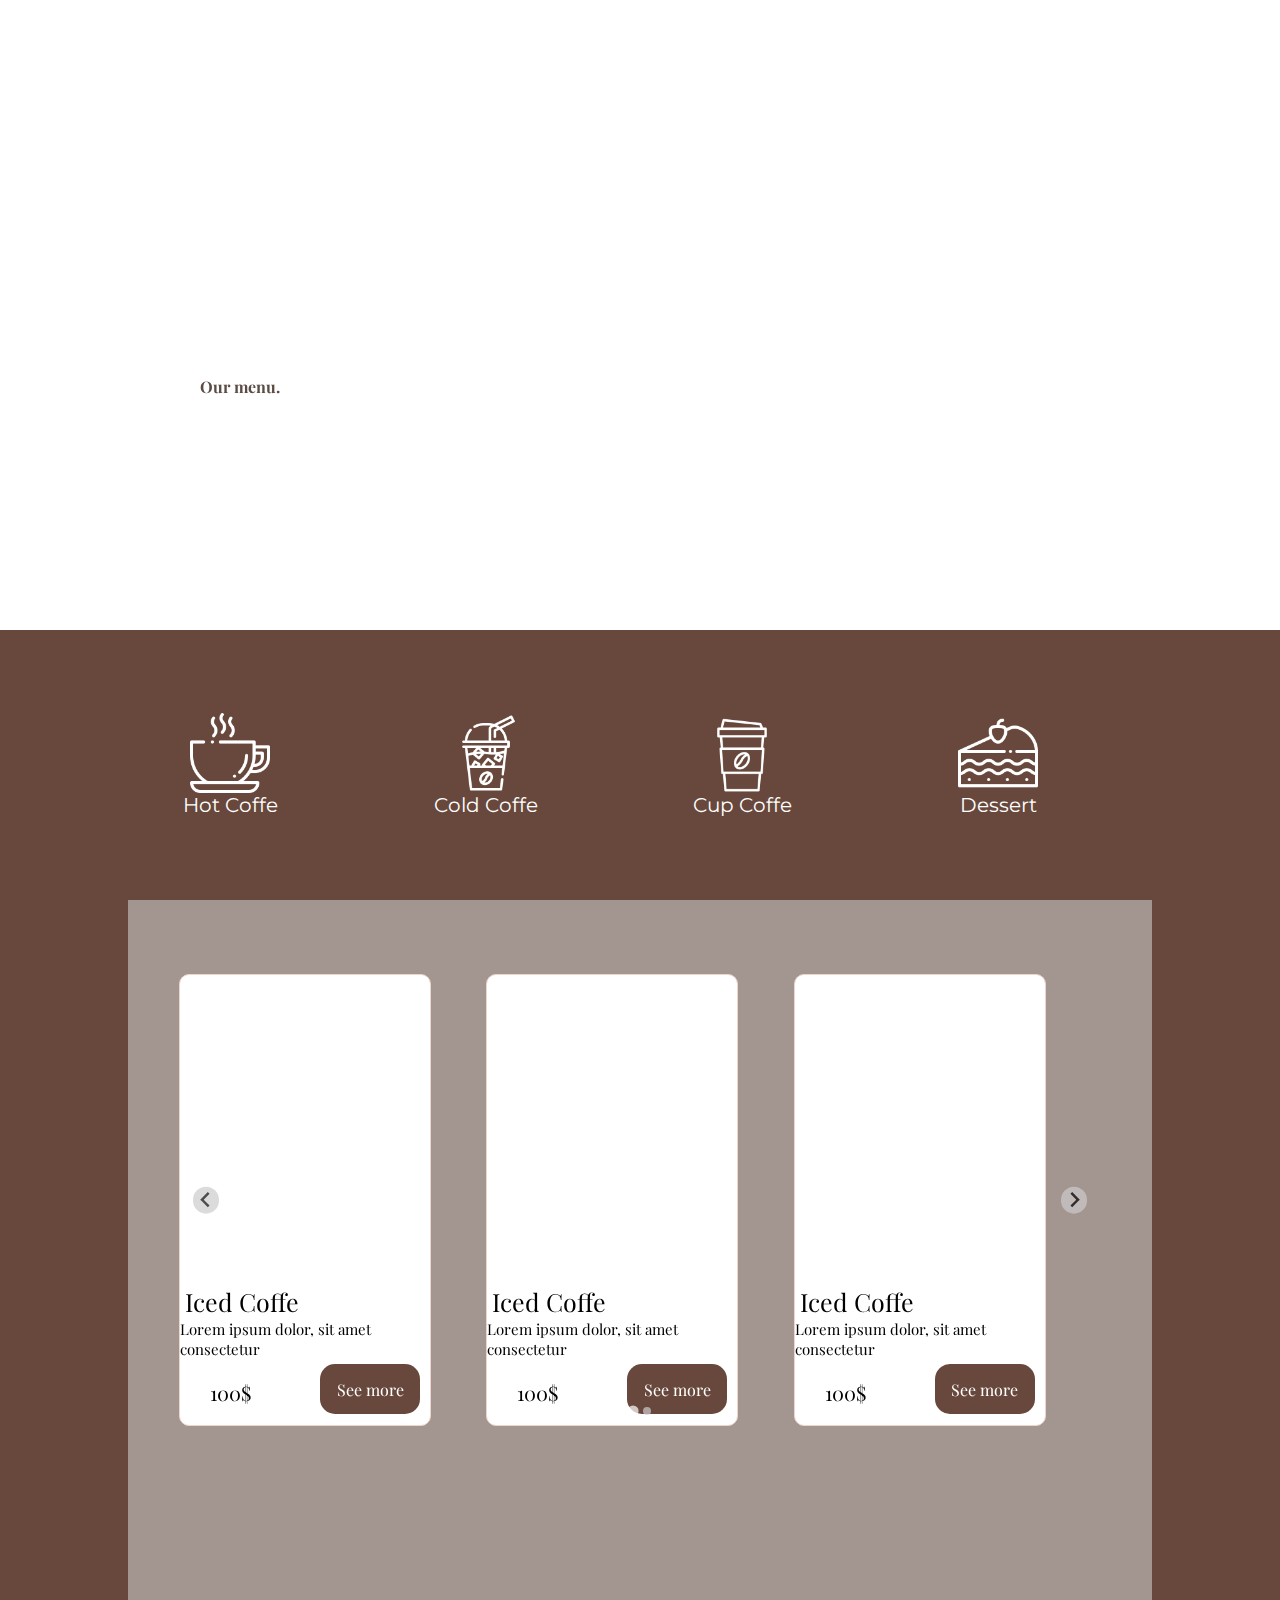
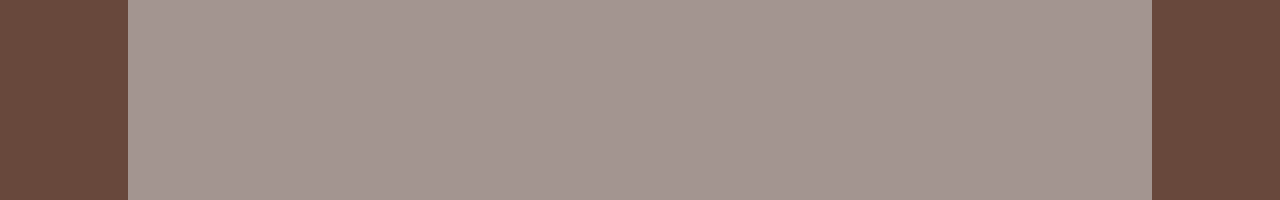
==== index.html @ 8401fc72 "Initial commit" ====
<!DOCTYPE html>
<html lang="pt-br">

<head>
    <meta charset="UTF-8">
    <meta name="viewport" content="width=device-width, initial-scale=1.0">
    <link rel="preconnect" href="https://fonts.googleapis.com">
    <link rel="preconnect" href="https://fonts.gstatic.com" crossorigin>
    <link href="https://fonts.googleapis.com/css2?family=Playfair+Display:ital,wght@0,400..900;1,400..900&display=swap"
        rel="stylesheet">
    <link rel="preconnect" href="https://fonts.googleapis.com">
    <link rel="preconnect" href="https://fonts.gstatic.com" crossorigin>
    <link href="https://fonts.googleapis.com/css2?family=Montserrat:ital,wght@0,100..900;1,100..900&display=swap"
        rel="stylesheet">
    <link rel="stylesheet" href="style.css">
    <link rel="stylesheet" href="/splide/css/splide.min.css">
    <title>Cafeteria</title>
</head>

<body>
    <header>
        <div id="logo">
            <p>COFFE</p>
        </div>
        <div id="topnavCenter">
            <ul id="itensTopnav">
                <li><a href="">HOME</a></li>
                <li><a href="">COFFE</a></li>
                <li><a href="">BAKERY</a></li>
                <li><a href="">SHOP</a></li>
                <li><a href="">ABOUT</a></li>
            </ul>
        </div>
        <div id="busca">
        </div>
    </header>
    <section id="sec-1">
        <div id="center">
            <div id="texts-sec1">
                <h4 id="h4">Welcome!</h4>
                <h3 id="h3">We serve the best coffee in the whole city</h3>
                <div id="div-botao">
                    <a href="">
                        <div><b>Our menu.</b></div>
                    </a>
                </div>
            </div>
        </div>
    </section>
    <section id="sec1-part2">
        <div>

            <div>
                <img src="/imagens/coffee-cup.png" alt="" height="80px" width="80px">
                <p>Hot Coffe</p>
            </div>

            <div>
                <img src="/imagens/cold-coffee.png" alt="" height="80px" width="80px">
                <p>Cold Coffe</p>
            </div>

            <div>
                <img src="/imagens/cup.png" alt="" height="80px" width="80px">
                <p>Cup Coffe</p>
            </div>

            <div>
                <img src="/imagens/dessert.png" alt="" height="80px" width="80px">
                <p>Dessert</p>
            </div>



        </div>
    </section>

    </div>
    </section>
    <section id="sec-2">

        <div id="center-sec2">
            <div class="produtos-Carrosel">

                <section class="splide" aria-label="Splide Basic HTML Example">
                    <div class="splide__track">
                        <ul class="splide__list">
                            <li class="splide__slide">
                                <div class="itemShop">
                                    <div class="imgs-shop"></div>
                                    <p class="title-shop">Iced Coffe</p> <br>
                                    <p class="subtitle-shop">Lorem ipsum dolor, sit amet consectetur</p>
                                    <div class="region-button-shop">
                                        <p>100$</p>
                                        <a href="">
                                            <div class="button-shop">
                                                See more
                                            </div>
                                        </div>
                                    </a>
                                </div>
                            </li>
                            <li class="splide__slide">
                                <div class="itemShop">
                                    <div class="imgs-shop"></div>
                                    <p class="title-shop">Iced Coffe</p> <br>
                                    <p class="subtitle-shop">Lorem ipsum dolor, sit amet consectetur</p>
                                    <div class="region-button-shop">
                                        <p>100$</p>
                                        <a href="">
                                            <div class="button-shop">
                                                See more
                                            </div>
                                        </div>
                                    </a>
                                </div>
                            </li>
                            <li class="splide__slide">
                                <div class="itemShop">
                                    <div class="imgs-shop"></div>
                                    <p class="title-shop">Iced Coffe</p> <br>
                                    <p class="subtitle-shop">Lorem ipsum dolor, sit amet consectetur</p>
                                    <div class="region-button-shop">
                                        <p>100$</p>
                                        <a href="">
                                            <div class="button-shop">
                                                See more
                                            </div>
                                        </div>
                                    </a>
                                </div>
                            </li>
                            <li class="splide__slide">
                                <div class="itemShop">
                                    <div class="imgs-shop"></div>
                                    <p class="title-shop">Iced Coffe</p> <br>
                                    <p class="subtitle-shop">Lorem ipsum dolor, sit amet consectetur</p>
                                    <div class="region-button-shop">
                                        <p>100$</p>
                                        <a href="">
                                            <div class="button-shop">
                                                See more
                                            </div>
                                        </div>
                                    </a>
                                </div>
                            </li>
                            <li class="splide__slide">
                                <div class="itemShop">
                                    <div class="imgs-shop"></div>
                                    <p class="title-shop">Iced Coffe</p> <br>
                                    <p class="subtitle-shop">Lorem ipsum dolor, sit amet consectetur</p>
                                    <div class="region-button-shop">
                                        <p>100$</p>
                                        <a href="">
                                            <div class="button-shop">
                                                See more
                                            </div>
                                        </div>
                                    </a>
                                </div>
                            </li>
                            <li class="splide__slide">
                                <div class="itemShop">
                                    <div class="imgs-shop"></div>
                                    <p class="title-shop">Iced Coffe</p> <br>
                                    <p class="subtitle-shop">Lorem ipsum dolor, sit amet consectetur</p>
                                    <div class="region-button-shop">
                                        <p>100$</p>
                                        <a href="">
                                            <div class="button-shop">
                                                See more
                                            </div>
                                        </div>
                                    </a>
                                </div>
                            </li>
                        
                    </div>
                </section>
            </div>


        </div>

        <script src="/splide/js/splide.min.js"></script>
        <script src="script.js"></script>

</body>

</html>
---- style.css ----
* {
    margin: 0;
    padding: 0;
    border: 0;
}

header {
    position: fixed;
    height: 100px;
    width: 100%;
    z-index: 1;
    display: flex;
}

#sec-1 {
    height: 70dvh;
    width: 100%;
    background-position: 20%;
    background-size: 200%;
    background-image: url(/imagens/barista-making-classic-cappuccino.jpg);
    filter: grayscale(0.5);

}


#logo {
    font-family: "Playfair Display", serif;
    font-optical-sizing: auto;
    color: white;
    width: 10%;
    height: 100%;
    display: flex;
    margin-left: 20px;
    justify-content: center;
    align-items: center;
    font-size: 30px;
}

#topnavCenter {
    width: 80%;
}

#busca {
    width: 10%;
    height: 100%;
}





#sec1-part2 div div p {
    font-size: 20px;
    text-align: center;
}


#itensTopnav {
    display: flex;
    width: 100%;
    height: 100%;
    list-style: none;
    justify-content: center;
    align-items: center;
    font-family: "Playfair Display", serif;
    font-optical-sizing: auto;
    color: white;
}

#itensTopnav li {
    padding: 50px;
}

#itensTopnav li a {
    color: white;
}

a {
    text-decoration: none;
}

#center {
    height: 100%;
    display: flex;
    justify-content: center;
    align-items: center;
    flex-direction: column;

}

#texts-sec1 {
    flex-direction: column;
    font-family: "Playfair Display", serif;
    font-optical-sizing: auto;
    color: white;
}

h3 {
    font-size: 4vw;
}

h4 {
    font-size: 2vw;

}

#sec1-part2 {
    height: 30dvh;
    width: 100%;
    background-color: #68483C;
    display: flex;
    align-items: center;
    justify-content: center;
}

#sec1-part2 div {
    width: 80%;
    height: 100%;
    display: grid;
    justify-content: center;
    align-items: center;
    grid-template-columns: 1fr 1fr 1fr 1fr;
    color: white;
    font-family: "Montserrat", sans-serif;
    font-optical-sizing: auto;
    font-size: 15px;
}

#sec1-part2 div div {
    display: flex;
    align-items: center;
    justify-content: center;
    flex-direction: column;
}

#div-botao {
    height: 10px;
}

#div-botao div {
    height: 50px;
    display: flex;
    justify-content: center;
    align-items: center;
    border-radius: 30px;
    width: 150px;
    background-color: white;
    color: #68483C;
    transition: 400ms;
}

#div-botao div:hover {
    transform: scale(1.1);
    transition: 400ms;
}


#sec-2 {
    background-color: #68483C;
    height: 100dvh;
    width: 100%;
    display: flex;
    justify-content: center;
}

#center-sec2 {
    background-color: #a39590;
    width: 80%;
    height: 100dvh;
}

.swiper {
    width: 100%;
    height: 500px;
}

.itemShop {
    height: 450px;
    font-family: "Playfair Display", serif;

    width: 250px;
    border-radius: 10px;
    background-color: white;
    border: 1px solid #ebd5cd;
}

#sec-3 {
    height: 100dvh;
    width: 100%;
    background-color: black;
}

.imgs-shop {
    width: 250px;
    border-top-left-radius: 10px;
    border-top-right-radius: 10px;
    height: 300px;
    background-image: url(https://frostingandfettuccine.com/wp-content/uploads/2022/12/Caramel-Iced-Coffee-6.jpg);
    background-position: center;
    background-size: cover;
}

.title-shop {
    margin-top: 10px;
    margin-left: 5px;
    font-size: 25px;
}

.subtitle-shop {
    width: 100%;
    font-size: 15px;
    margin-top: -20px;
}
.dadShop{
    display: flex;
    justify-content: center;
    flex-direction: row;
    gap: 20px;
    height: 100%;
    width: 100%;
}

.swiper-button-prev::after{
    color: black;
}

.region-button-shop{
    position: relative;
    height: 15%;
    width: 100%;

}
.region-button-shop p{
    position: absolute;
    left: 30px;
    font-size: 20px;
    top: 20px;
}
.button-shop{
    position: absolute;
    right: 0;
    top: -15px;
    width: 100px;
    display: flex;
    align-items: center;
    justify-content: center;
    height: 50px;
    border-radius: 15px;
    color: white ;
    margin-right: 10px;
    margin-top: 20px;
    background-color: #68483C;
}
.splide{    
    margin-top: 100px;
    width: 90%;
}
.produtos-Carrosel{
    height: 500px;
    display: flex;
    align-items: center;
    justify-content: center;
}

@media screen and (max-width: 480px) {
    #sec-1 {

        background-position: 20%;
        background-size: cover;
    }

    #h4 {
        font-size: 6vw;
    }

    #h3 {
        font-size: 9vw;

    }

    #center {
        width: 80%;
        margin-left: 50px;
    }

    #sec1-part2 div div p {
        font-size: 15px;
        text-align: center;
    }
    .itemShop {
        height: 332px;
        width: 166px;
        border-radius: 10px;
        background-color: white;
    }
    .imgs-shop {
        width: 166px;
        height: 200px;
    }
    #center-sec2{
        width: 100%;
    }
    .button-shop{
        width: 50px;
    }
    .title-shop {
        margin-top: 10px;
        margin-left: 5px;
        font-size: 12,5px;
    }
    
    .subtitle-shop {
        margin-top: -15px;

        width: 100%;
        font-size: 10px;
    }
}
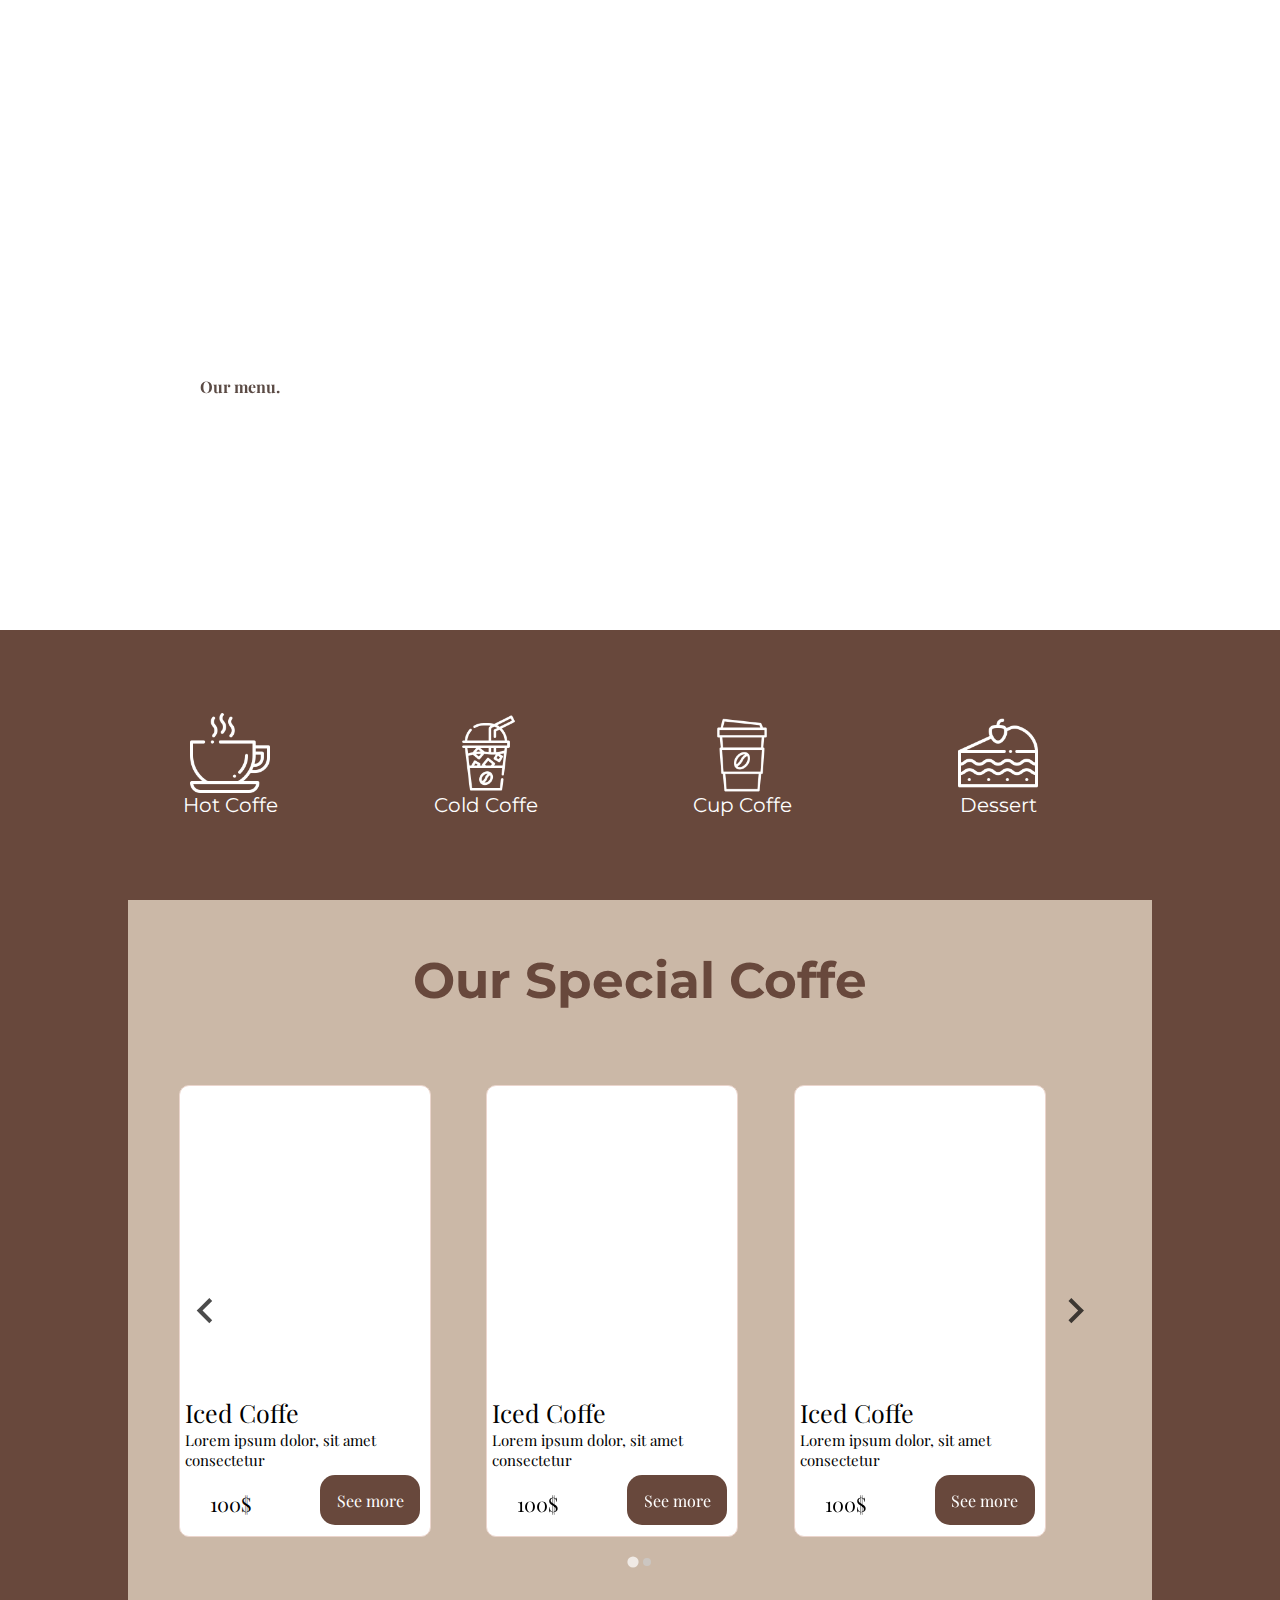
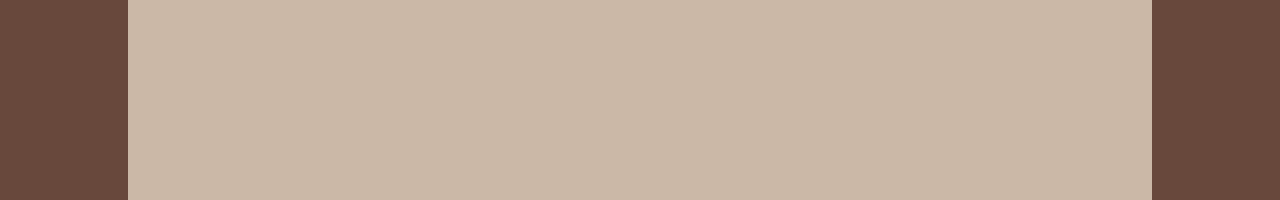
==== commit d063fff0: "ap2" ====
--- a/index.html
+++ b/index.html
@@ -80,6 +80,7 @@
     <section id="sec-2">
 
         <div id="center-sec2">
+            <h1>Our Special Coffe</h1>
             <div class="produtos-Carrosel">
 
                 <section class="splide" aria-label="Splide Basic HTML Example">
--- a/style.css
+++ b/style.css
@@ -164,7 +164,7 @@
 }
 
 #center-sec2 {
-    background-color: #a39590;
+    background-color: #CBB8A7;
     width: 80%;
     height: 100dvh;
 }
@@ -210,6 +210,7 @@
     width: 100%;
     font-size: 15px;
     margin-top: -20px;
+    margin-left: 5px;
 }
 .dadShop{
     display: flex;
@@ -261,8 +262,17 @@
     align-items: center;
     justify-content: center;
 }
-
-@media screen and (max-width: 480px) {
+.splide__pagination .splide__pagination--ltr{
+    margin-top: 300px;
+}
+h1{
+    text-align: center;
+    font-size: 50px;
+    font-family: "Montserrat", sans-serif;
+    color: #68483C;
+    margin-top: 50px;
+}
+@media screen and (max-width: 550px) {
     #sec-1 {
 
         background-position: 20%;
@@ -315,4 +325,80 @@
         width: 100%;
         font-size: 10px;
     }
+}
+@media screen and (max-width: 1070px){
+    .itemShop {
+        height: 390px;
+        width: 220px;
+        border-radius: 10px;
+        background-color: white;
+    }
+    .imgs-shop {
+        width: 100%;
+        height: 240px;
+    }
+    #center-sec2{
+        width: 100%;
+    }
+
+    .title-shop {
+        margin-top: 10px;
+        margin-left: 5px;
+        font-size: 12,5px;
+    }
+    
+    .subtitle-shop {
+        margin-top: -15px;
+
+        width: 100%;
+        font-size: 10px;
+    }
+
+}
+@media screen and (max-width: 768px){
+
+    .itemShop {
+        height: 265px;
+        width: 150px;
+        border-radius: 10px;
+        background-color: white;
+    }
+    .imgs-shop {
+        width: 100%;
+        height: 100px;
+    }
+    #center-sec2{
+        width: 100%;
+    }
+
+    .title-shop {
+        margin-top: 10px;
+        margin-left: 5px;
+    }
+    
+    .subtitle-shop {
+        margin-top: -15px;
+        width: 100%;
+        font-size: 12px;
+    }
+    .button-shop{
+        height:40px ;
+        width: 70px ;
+        top: -0px;
+        font-size: 10px;
+    }
+    .region-button-shop p{
+        position: absolute;
+        left: 10px;
+        font-size: 20px;
+        top: 30px;
+    }
+    .produtos-Carrosel{
+        height: 300px;}
+}
+@media screen and (max-width: 868px){
+    #itensTopnav{
+        position: fixed;
+        right: -2000px;
+    }
 }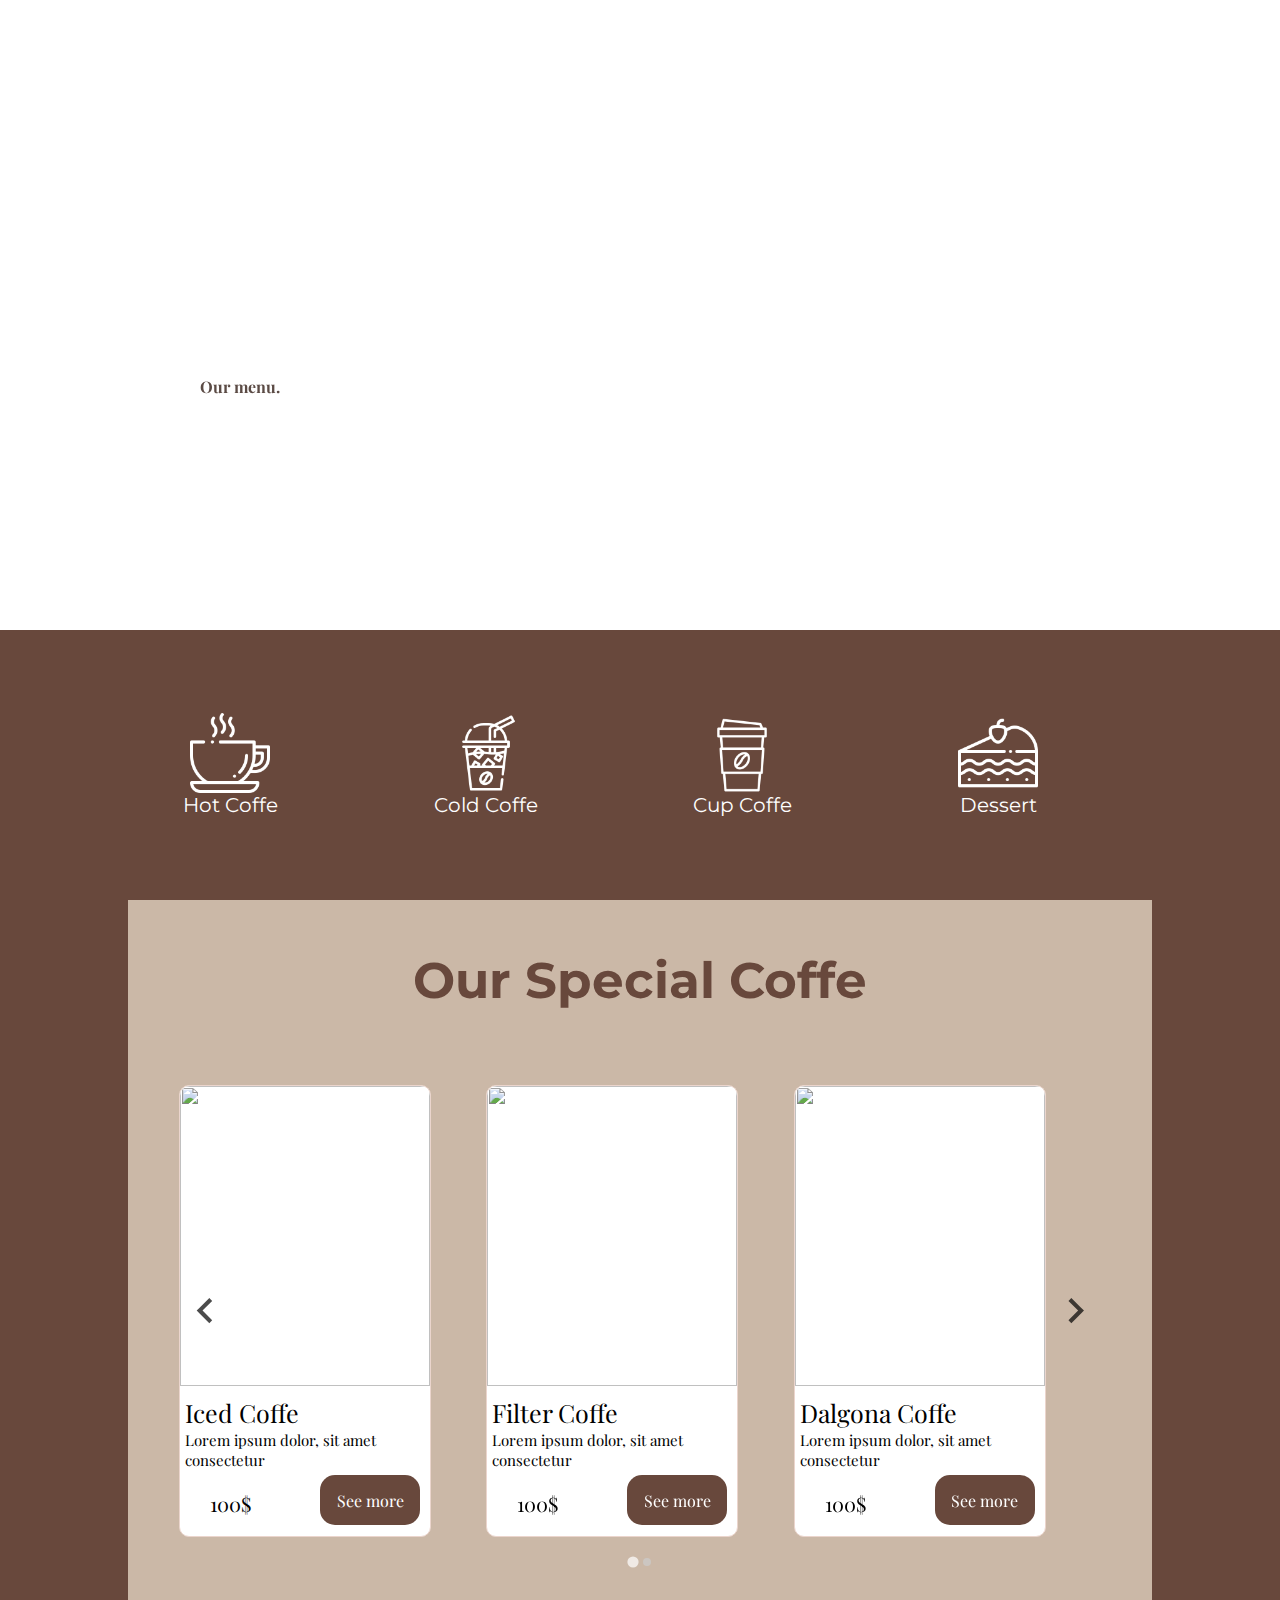
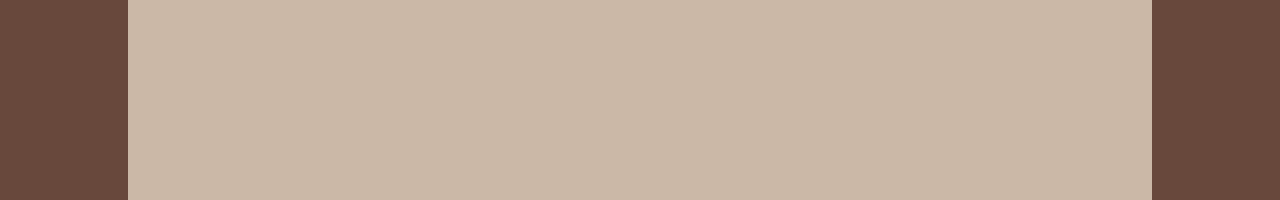
==== commit 2d47b110: "add" ====
--- a/index.html
+++ b/index.html
@@ -34,158 +34,172 @@
         <div id="busca">
         </div>
     </header>
-    <section id="sec-1">
-        <div id="center">
-            <div id="texts-sec1">
-                <h4 id="h4">Welcome!</h4>
-                <h3 id="h3">We serve the best coffee in the whole city</h3>
-                <div id="div-botao">
-                    <a href="">
-                        <div><b>Our menu.</b></div>
-                    </a>
+    <main>
+
+        <section id="sec-1">
+            <div id="center">
+                <div id="texts-sec1">
+                    <h4 id="h4">Welcome!</h4>
+                    <h3 id="h3">We serve the best coffee in the whole city</h3>
+                    <div id="div-botao">
+                        <a href="">
+                            <div><b>Our menu.</b></div>
+                        </a>
+                    </div>
                 </div>
             </div>
-        </div>
-    </section>
-    <section id="sec1-part2">
-        <div>
-
+        </section>
+        <section id="sec1-part2">
             <div>
-                <img src="/imagens/coffee-cup.png" alt="" height="80px" width="80px">
-                <p>Hot Coffe</p>
+
+                <div>
+                    <img src="/imagens/coffee-cup.png" alt="" height="80px" width="80px">
+                    <p>Hot Coffe</p>
+                </div>
+
+                <div>
+                    <img src="/imagens/cold-coffee.png" alt="" height="80px" width="80px">
+                    <p>Cold Coffe</p>
+                </div>
+
+                <div>
+                    <img src="/imagens/cup.png" alt="" height="80px" width="80px">
+                    <p>Cup Coffe</p>
+                </div>
+
+                <div>
+                    <img src="/imagens/dessert.png" alt="" height="80px" width="80px">
+                    <p>Dessert</p>
+                </div>
+
+
+
             </div>
-
-            <div>
-                <img src="/imagens/cold-coffee.png" alt="" height="80px" width="80px">
-                <p>Cold Coffe</p>
+        </section>
+
+        </div>
+        </section>
+        <section id="sec-2">
+
+            <div id="center-sec2">
+                <h1>Our Special Coffe</h1>
+                <div class="produtos-Carrosel">
+
+                    <section class="splide" aria-label="Splide Basic HTML Example">
+                        <div class="splide__track">
+                            <ul class="splide__list">
+                                <li class="splide__slide">
+                                    <div class="itemShop">
+                                        <img class="imgs-shop"
+                                            src="https://frostingandfettuccine.com/wp-content/uploads/2022/12/Caramel-Iced-Coffee-6.jpg"
+                                            alt="">
+                                        <p class="title-shop">Iced Coffe</p> <br>
+                                        <p class="subtitle-shop">Lorem ipsum dolor, sit amet consectetur</p>
+                                        <div class="region-button-shop">
+                                            <p>100$</p>
+                                            <a href="">
+                                                <div class="button-shop">
+                                                    See more
+                                                </div>
+                                        </div>
+                                        </a>
+                                    </div>
+                                </li>
+                                <li class="splide__slide">
+                                    <div class="itemShop">
+                                        <img class="imgs-shop"
+                                            src="https://www.archanaskitchen.com/images/archanaskitchen/0-Archanas-Kitchen-Recipes/2017/23-may/South_Indian_Filter_Coffee_Recipe.jpg"
+                                            alt="">
+                                        <p class="title-shop">Filter Coffe</p> <br>
+                                        <p class="subtitle-shop">Lorem ipsum dolor, sit amet consectetur</p>
+                                        <div class="region-button-shop">
+                                            <p>100$</p>
+                                            <a href="">
+                                                <div class="button-shop">
+                                                    See more
+                                                </div>
+                                        </div>
+                                        </a>
+                                    </div>
+                                </li>
+                                <li class="splide__slide">
+                                    <div class="itemShop">
+                                        <img class="imgs-shop"
+                                            src="https://i.shgcdn.com/91e306a3-46d0-42a1-b1d3-32d96e105101/-/format/auto/-/preview/3000x3000/-/quality/lighter/"
+                                            alt="">
+                                        <p class="title-shop">Dalgona Coffe</p> <br>
+                                        <p class="subtitle-shop">Lorem ipsum dolor, sit amet consectetur</p>
+                                        <div class="region-button-shop">
+                                            <p>100$</p>
+                                            <a href="">
+                                                <div class="button-shop">
+                                                    See more
+                                                </div>
+                                        </div>
+                                        </a>
+                                    </div>
+                                </li>
+                                <li class="splide__slide">
+                                    <div class="itemShop">
+                                        <img class="imgs-shop"
+                                            src="https://img.freepik.com/fotos-gratis/cafe-com-leite-caramelo-com-chocolade-em-cima-da-mesa_140725-4.jpg?t=st=1725906371~exp=1725909971~hmac=e69be146b1e5262647535063bd01291c12745760b02128dfd0d811d5aa8ff1a8&w=740"
+                                            alt="">
+                                        <p class="title-shop">Lungo Coffe</p> <br>
+                                        <p class="subtitle-shop">Lorem ipsum dolor, sit amet consectetur</p>
+                                        <div class="region-button-shop">
+                                            <p>100$</p>
+                                            <a href="">
+                                                <div class="button-shop">
+                                                    See more
+                                                </div>
+                                        </div>
+                                        </a>
+                                    </div>
+                                </li>
+                                <li class="splide__slide">
+                                    <div class="itemShop">
+                                        <img class="imgs-shop"
+                                            src="https://cdn.apartmenttherapy.info/image/upload/f_jpg,q_auto:eco,c_fill,g_auto,w_1500,ar_1:1/k%2Farchive%2F9eada0d203bfb580d801b478edd553465c7afb52"
+                                            alt="">
+                                        <p class="title-shop">Iced Coffe</p> <br>
+                                        <p class="subtitle-shop">Lorem ipsum dolor, sit amet consectetur</p>
+                                        <div class="region-button-shop">
+                                            <p>100$</p>
+                                            <a href="">
+                                                <div class="button-shop">
+                                                    See more
+                                                </div>
+                                        </div>
+                                        </a>
+                                    </div>
+                                </li>
+                                <li class="splide__slide">
+                                    <div class="itemShop">
+                                        <img class="imgs-shop"
+                                            src="https://conscienciacafe.com.br/wp-content/uploads/2023/09/cafe-espresso-maquina-1024x683.jpg"
+                                            alt="">
+                                        <p class="title-shop">Iced Coffe</p> <br>
+                                        <p class="subtitle-shop">Lorem ipsum dolor, sit amet consectetur</p>
+                                        <div class="region-button-shop">
+                                            <p>100$</p>
+                                            <a href="">
+                                                <div class="button-shop">
+                                                    See more
+                                                </div>
+                                        </div>
+                                        </a>
+                                    </div>
+                                </li>
+
+                        </div>
+                    </section>
+                </div>
+
+
             </div>
-
-            <div>
-                <img src="/imagens/cup.png" alt="" height="80px" width="80px">
-                <p>Cup Coffe</p>
-            </div>
-
-            <div>
-                <img src="/imagens/dessert.png" alt="" height="80px" width="80px">
-                <p>Dessert</p>
-            </div>
-
-
-
-        </div>
-    </section>
-
-    </div>
-    </section>
-    <section id="sec-2">
-
-        <div id="center-sec2">
-            <h1>Our Special Coffe</h1>
-            <div class="produtos-Carrosel">
-
-                <section class="splide" aria-label="Splide Basic HTML Example">
-                    <div class="splide__track">
-                        <ul class="splide__list">
-                            <li class="splide__slide">
-                                <div class="itemShop">
-                                    <div class="imgs-shop"></div>
-                                    <p class="title-shop">Iced Coffe</p> <br>
-                                    <p class="subtitle-shop">Lorem ipsum dolor, sit amet consectetur</p>
-                                    <div class="region-button-shop">
-                                        <p>100$</p>
-                                        <a href="">
-                                            <div class="button-shop">
-                                                See more
-                                            </div>
-                                        </div>
-                                    </a>
-                                </div>
-                            </li>
-                            <li class="splide__slide">
-                                <div class="itemShop">
-                                    <div class="imgs-shop"></div>
-                                    <p class="title-shop">Iced Coffe</p> <br>
-                                    <p class="subtitle-shop">Lorem ipsum dolor, sit amet consectetur</p>
-                                    <div class="region-button-shop">
-                                        <p>100$</p>
-                                        <a href="">
-                                            <div class="button-shop">
-                                                See more
-                                            </div>
-                                        </div>
-                                    </a>
-                                </div>
-                            </li>
-                            <li class="splide__slide">
-                                <div class="itemShop">
-                                    <div class="imgs-shop"></div>
-                                    <p class="title-shop">Iced Coffe</p> <br>
-                                    <p class="subtitle-shop">Lorem ipsum dolor, sit amet consectetur</p>
-                                    <div class="region-button-shop">
-                                        <p>100$</p>
-                                        <a href="">
-                                            <div class="button-shop">
-                                                See more
-                                            </div>
-                                        </div>
-                                    </a>
-                                </div>
-                            </li>
-                            <li class="splide__slide">
-                                <div class="itemShop">
-                                    <div class="imgs-shop"></div>
-                                    <p class="title-shop">Iced Coffe</p> <br>
-                                    <p class="subtitle-shop">Lorem ipsum dolor, sit amet consectetur</p>
-                                    <div class="region-button-shop">
-                                        <p>100$</p>
-                                        <a href="">
-                                            <div class="button-shop">
-                                                See more
-                                            </div>
-                                        </div>
-                                    </a>
-                                </div>
-                            </li>
-                            <li class="splide__slide">
-                                <div class="itemShop">
-                                    <div class="imgs-shop"></div>
-                                    <p class="title-shop">Iced Coffe</p> <br>
-                                    <p class="subtitle-shop">Lorem ipsum dolor, sit amet consectetur</p>
-                                    <div class="region-button-shop">
-                                        <p>100$</p>
-                                        <a href="">
-                                            <div class="button-shop">
-                                                See more
-                                            </div>
-                                        </div>
-                                    </a>
-                                </div>
-                            </li>
-                            <li class="splide__slide">
-                                <div class="itemShop">
-                                    <div class="imgs-shop"></div>
-                                    <p class="title-shop">Iced Coffe</p> <br>
-                                    <p class="subtitle-shop">Lorem ipsum dolor, sit amet consectetur</p>
-                                    <div class="region-button-shop">
-                                        <p>100$</p>
-                                        <a href="">
-                                            <div class="button-shop">
-                                                See more
-                                            </div>
-                                        </div>
-                                    </a>
-                                </div>
-                            </li>
-                        
-                    </div>
-                </section>
-            </div>
-
-
-        </div>
-
-        <script src="/splide/js/splide.min.js"></script>
-        <script src="script.js"></script>
+    </main>
+    <script src="/splide/js/splide.min.js"></script>
+    <script src="script.js"></script>
 
 </body>
 
--- a/style.css
+++ b/style.css
@@ -30,7 +30,7 @@
     width: 10%;
     height: 100%;
     display: flex;
-    margin-left: 20px;
+    margin-left: 50px;
     justify-content: center;
     align-items: center;
     font-size: 30px;
@@ -195,9 +195,9 @@
     border-top-left-radius: 10px;
     border-top-right-radius: 10px;
     height: 300px;
-    background-image: url(https://frostingandfettuccine.com/wp-content/uploads/2022/12/Caramel-Iced-Coffee-6.jpg);
-    background-position: center;
-    background-size: cover;
+    object-fit: cover; 
+    filter: grayscale(0.2);
+    object-position: center; 
 }
 
 .title-shop {
@@ -340,16 +340,13 @@
     #center-sec2{
         width: 100%;
     }
-
     .title-shop {
         margin-top: 10px;
         margin-left: 5px;
         font-size: 12,5px;
     }
-    
     .subtitle-shop {
         margin-top: -15px;
-
         width: 100%;
         font-size: 10px;
     }
@@ -394,7 +391,8 @@
         top: 30px;
     }
     .produtos-Carrosel{
-        height: 300px;}
+        height: 300px;
+    }
 }
 @media screen and (max-width: 868px){
     #itensTopnav{
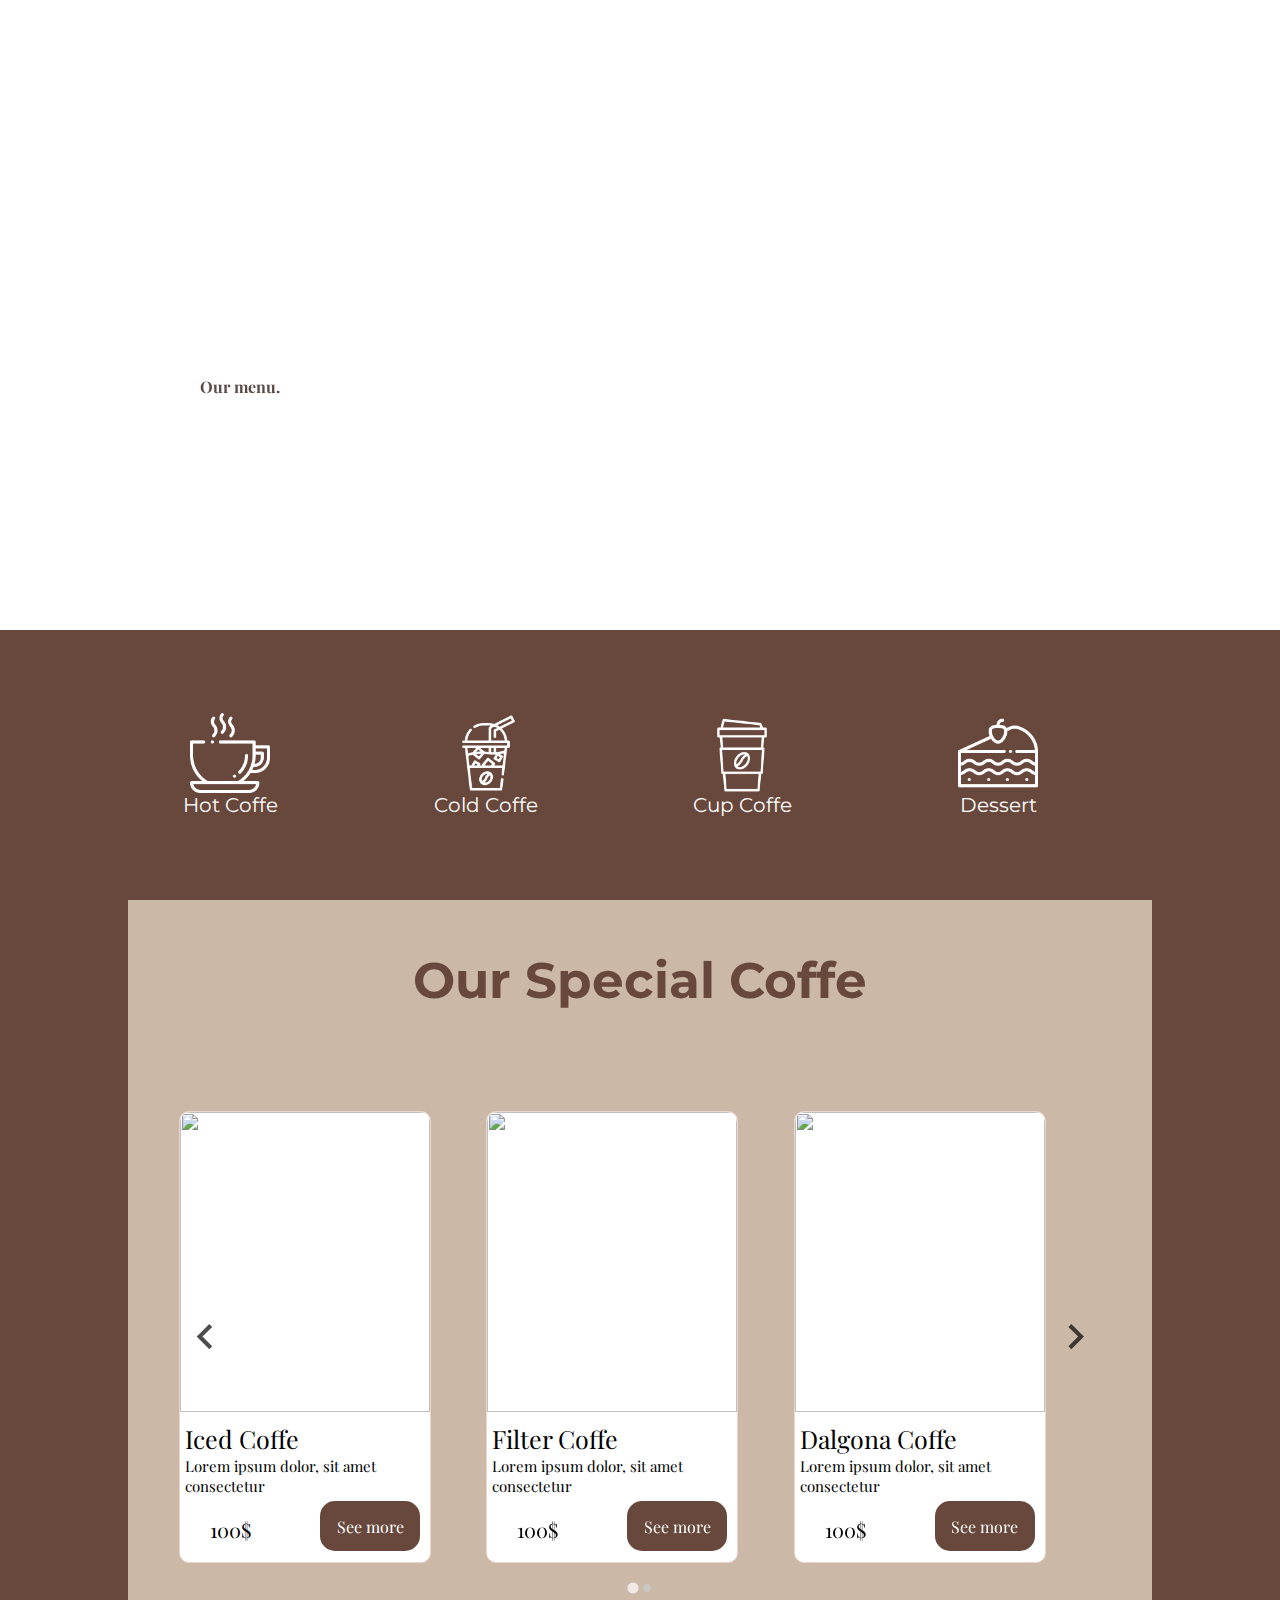
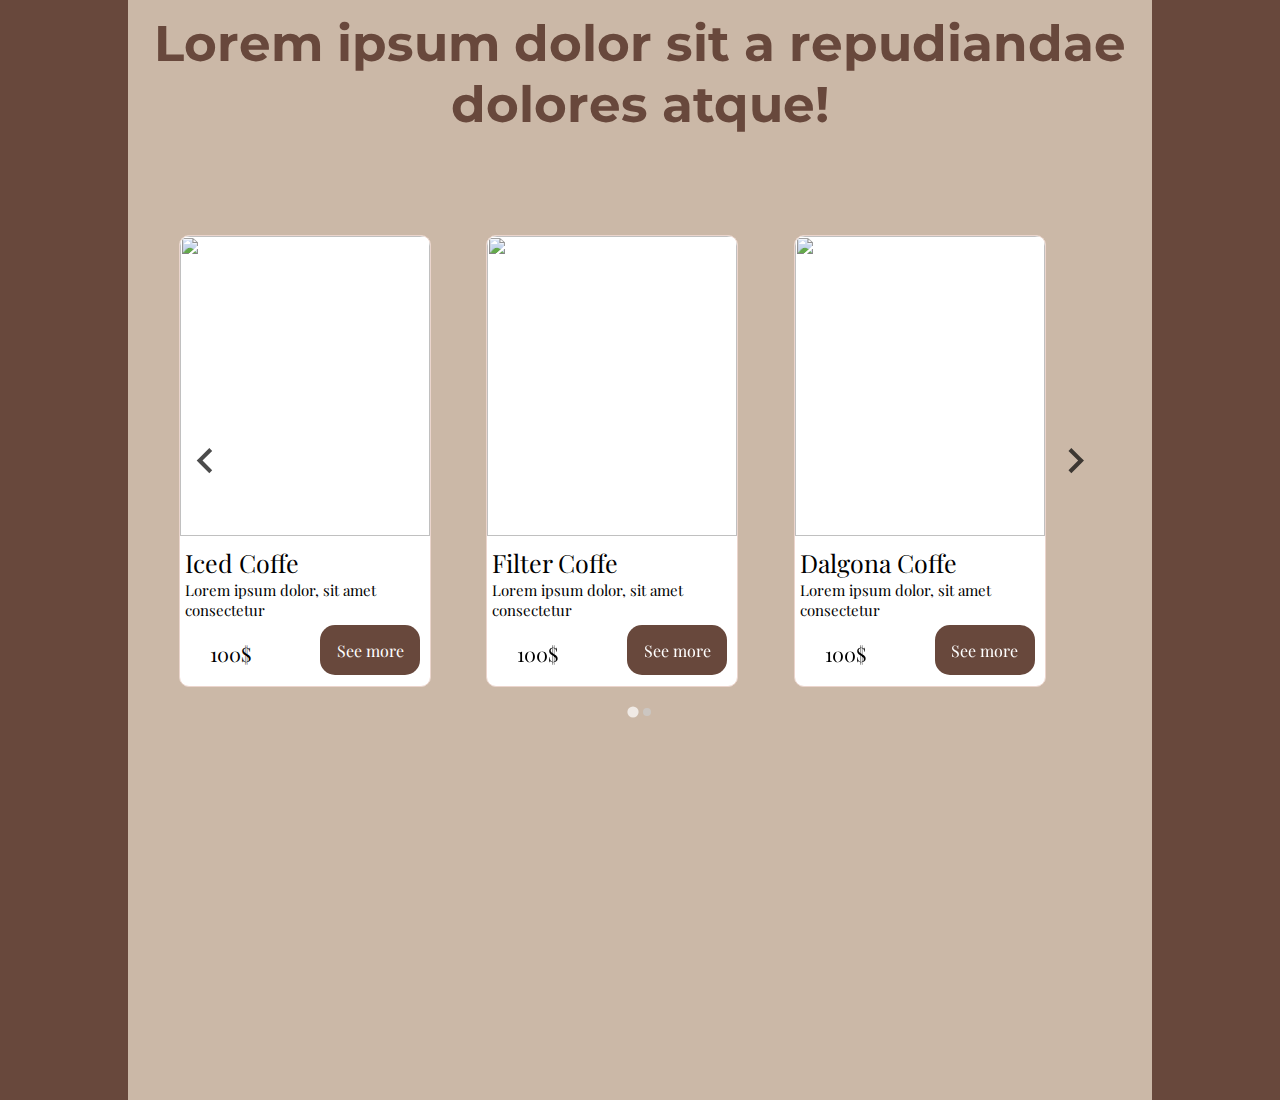
==== commit d993cbc3: "mudança" ====
--- a/index.html
+++ b/index.html
@@ -34,170 +34,282 @@
         <div id="busca">
         </div>
     </header>
-    <main>
-
-        <section id="sec-1">
-            <div id="center">
-                <div id="texts-sec1">
-                    <h4 id="h4">Welcome!</h4>
-                    <h3 id="h3">We serve the best coffee in the whole city</h3>
-                    <div id="div-botao">
-                        <a href="">
-                            <div><b>Our menu.</b></div>
-                        </a>
+
+    <section id="sec-1">
+        <div id="center">
+            <div id="texts-sec1">
+                <h4 id="h4">Welcome!</h4>
+                <h3 id="h3">We serve the best coffee in the whole city</h3>
+                <div id="div-botao">
+                    <a href="">
+                        <div><b>Our menu.</b></div>
+                    </a>
+                </div>
+            </div>
+        </div>
+    </section>
+    <section id="sec1-part2">
+        <div>
+
+            <div>
+                <img src="/imagens/coffee-cup.png" alt="" height="80px" width="80px">
+                <p>Hot Coffe</p>
+            </div>
+
+            <div>
+                <img src="/imagens/cold-coffee.png" alt="" height="80px" width="80px">
+                <p>Cold Coffe</p>
+            </div>
+
+            <div>
+                <img src="/imagens/cup.png" alt="" height="80px" width="80px">
+                <p>Cup Coffe</p>
+            </div>
+
+            <div>
+                <img src="/imagens/dessert.png" alt="" height="80px" width="80px">
+                <p>Dessert</p>
+            </div>
+
+
+
+        </div>
+    </section>
+
+    </div>
+    </section>
+    <section id="sec-2">
+
+        <div id="center-sec2">
+            <h1>Our Special Coffe</h1>
+            <div class="produtos-Carrosel">
+
+                <section class="splide" aria-label="Splide Basic HTML Example">
+                    <div class="splide__track">
+                        <ul class="splide__list">
+                            <li class="splide__slide">
+                                <div class="itemShop">
+                                    <img class="imgs-shop"
+                                        src="https://frostingandfettuccine.com/wp-content/uploads/2022/12/Caramel-Iced-Coffee-6.jpg"
+                                        alt="">
+                                    <p class="title-shop">Iced Coffe</p> <br>
+                                    <p class="subtitle-shop">Lorem ipsum dolor, sit amet consectetur</p>
+                                    <div class="region-button-shop">
+                                        <p>100$</p>
+                                        <a href="">
+                                            <div class="button-shop">
+                                                See more
+                                            </div>
+                                    </div>
+                                    </a>
+                                </div>
+                            </li>
+                            <li class="splide__slide">
+                                <div class="itemShop">
+                                    <img class="imgs-shop"
+                                        src="https://www.archanaskitchen.com/images/archanaskitchen/0-Archanas-Kitchen-Recipes/2017/23-may/South_Indian_Filter_Coffee_Recipe.jpg"
+                                        alt="">
+                                    <p class="title-shop">Filter Coffe</p> <br>
+                                    <p class="subtitle-shop">Lorem ipsum dolor, sit amet consectetur</p>
+                                    <div class="region-button-shop">
+                                        <p>100$</p>
+                                        <a href="">
+                                            <div class="button-shop">
+                                                See more
+                                            </div>
+                                    </div>
+                                    </a>
+                                </div>
+                            </li>
+                            <li class="splide__slide">
+                                <div class="itemShop">
+                                    <img class="imgs-shop"
+                                        src="https://i.shgcdn.com/91e306a3-46d0-42a1-b1d3-32d96e105101/-/format/auto/-/preview/3000x3000/-/quality/lighter/"
+                                        alt="">
+                                    <p class="title-shop">Dalgona Coffe</p> <br>
+                                    <p class="subtitle-shop">Lorem ipsum dolor, sit amet consectetur</p>
+                                    <div class="region-button-shop">
+                                        <p>100$</p>
+                                        <a href="">
+                                            <div class="button-shop">
+                                                See more
+                                            </div>
+                                    </div>
+                                    </a>
+                                </div>
+                            </li>
+                            <li class="splide__slide">
+                                <div class="itemShop">
+                                    <img class="imgs-shop"
+                                        src="https://img.freepik.com/fotos-gratis/cafe-com-leite-caramelo-com-chocolade-em-cima-da-mesa_140725-4.jpg?t=st=1725906371~exp=1725909971~hmac=e69be146b1e5262647535063bd01291c12745760b02128dfd0d811d5aa8ff1a8&w=740"
+                                        alt="">
+                                    <p class="title-shop">Lungo Coffe</p> <br>
+                                    <p class="subtitle-shop">Lorem ipsum dolor, sit amet consectetur</p>
+                                    <div class="region-button-shop">
+                                        <p>100$</p>
+                                        <a href="">
+                                            <div class="button-shop">
+                                                See more
+                                            </div>
+                                    </div>
+                                    </a>
+                                </div>
+                            </li>
+                            <li class="splide__slide">
+                                <div class="itemShop">
+                                    <img class="imgs-shop"
+                                        src="https://cdn.apartmenttherapy.info/image/upload/f_jpg,q_auto:eco,c_fill,g_auto,w_1500,ar_1:1/k%2Farchive%2F9eada0d203bfb580d801b478edd553465c7afb52"
+                                        alt="">
+                                    <p class="title-shop">Iced Coffe</p> <br>
+                                    <p class="subtitle-shop">Lorem ipsum dolor, sit amet consectetur</p>
+                                    <div class="region-button-shop">
+                                        <p>100$</p>
+                                        <a href="">
+                                            <div class="button-shop">
+                                                See more
+                                            </div>
+                                    </div>
+                                    </a>
+                                </div>
+                            </li>
+                            <li class="splide__slide">
+                                <div class="itemShop">
+                                    <img class="imgs-shop"
+                                        src="https://conscienciacafe.com.br/wp-content/uploads/2023/09/cafe-espresso-maquina-1024x683.jpg"
+                                        alt="">
+                                    <p class="title-shop">Iced Coffe</p> <br>
+                                    <p class="subtitle-shop">Lorem ipsum dolor, sit amet consectetur</p>
+                                    <div class="region-button-shop">
+                                        <p>100$</p>
+                                        <a href="">
+                                            <div class="button-shop">
+                                                See more
+                                            </div>
+                                    </div>
+                                    </a>
+                                </div>
+                            </li>
+
                     </div>
+                </section>
+            </div>
+            <h1>Lorem ipsum dolor sit a
+              
+                repudiandae dolores atque!</h1>
+            <div class="produtos-Carrosel">
+            
+            <section class="splide" aria-label="Splide Basic HTML Example">
+                <div class="splide__track">
+                    <ul class="splide__list">
+                        <li class="splide__slide">
+                            <div class="itemShop">
+                                <img class="imgs-shop"
+                                    src="https://frostingandfettuccine.com/wp-content/uploads/2022/12/Caramel-Iced-Coffee-6.jpg"
+                                    alt="">
+                                <p class="title-shop">Iced Coffe</p> <br>
+                                <p class="subtitle-shop">Lorem ipsum dolor, sit amet consectetur</p>
+                                <div class="region-button-shop">
+                                    <p>100$</p>
+                                    <a href="">
+                                        <div class="button-shop">
+                                            See more
+                                        </div>
+                                </div>
+                                </a>
+                            </div>
+                        </li>
+                        <li class="splide__slide">
+                            <div class="itemShop">
+                                <img class="imgs-shop"
+                                    src="https://www.archanaskitchen.com/images/archanaskitchen/0-Archanas-Kitchen-Recipes/2017/23-may/South_Indian_Filter_Coffee_Recipe.jpg"
+                                    alt="">
+                                <p class="title-shop">Filter Coffe</p> <br>
+                                <p class="subtitle-shop">Lorem ipsum dolor, sit amet consectetur</p>
+                                <div class="region-button-shop">
+                                    <p>100$</p>
+                                    <a href="">
+                                        <div class="button-shop">
+                                            See more
+                                        </div>
+                                </div>
+                                </a>
+                            </div>
+                        </li>
+                        <li class="splide__slide">
+                            <div class="itemShop">
+                                <img class="imgs-shop"
+                                    src="https://i.shgcdn.com/91e306a3-46d0-42a1-b1d3-32d96e105101/-/format/auto/-/preview/3000x3000/-/quality/lighter/"
+                                    alt="">
+                                <p class="title-shop">Dalgona Coffe</p> <br>
+                                <p class="subtitle-shop">Lorem ipsum dolor, sit amet consectetur</p>
+                                <div class="region-button-shop">
+                                    <p>100$</p>
+                                    <a href="">
+                                        <div class="button-shop">
+                                            See more
+                                        </div>
+                                </div>
+                                </a>
+                            </div>
+                        </li>
+                        <li class="splide__slide">
+                            <div class="itemShop">
+                                <img class="imgs-shop"
+                                    src="https://img.freepik.com/fotos-gratis/cafe-com-leite-caramelo-com-chocolade-em-cima-da-mesa_140725-4.jpg?t=st=1725906371~exp=1725909971~hmac=e69be146b1e5262647535063bd01291c12745760b02128dfd0d811d5aa8ff1a8&w=740"
+                                    alt="">
+                                <p class="title-shop">Lungo Coffe</p> <br>
+                                <p class="subtitle-shop">Lorem ipsum dolor, sit amet consectetur</p>
+                                <div class="region-button-shop">
+                                    <p>100$</p>
+                                    <a href="">
+                                        <div class="button-shop">
+                                            See more
+                                        </div>
+                                </div>
+                                </a>
+                            </div>
+                        </li>
+                        <li class="splide__slide">
+                            <div class="itemShop">
+                                <img class="imgs-shop"
+                                    src="https://cdn.apartmenttherapy.info/image/upload/f_jpg,q_auto:eco,c_fill,g_auto,w_1500,ar_1:1/k%2Farchive%2F9eada0d203bfb580d801b478edd553465c7afb52"
+                                    alt="">
+                                <p class="title-shop">Iced Coffe</p> <br>
+                                <p class="subtitle-shop">Lorem ipsum dolor, sit amet consectetur</p>
+                                <div class="region-button-shop">
+                                    <p>100$</p>
+                                    <a href="">
+                                        <div class="button-shop">
+                                            See more
+                                        </div>
+                                </div>
+                                </a>
+                            </div>
+                        </li>
+                        <li class="splide__slide">
+                            <div class="itemShop">
+                                <img class="imgs-shop"
+                                    src="https://conscienciacafe.com.br/wp-content/uploads/2023/09/cafe-espresso-maquina-1024x683.jpg"
+                                    alt="">
+                                <p class="title-shop">Iced Coffe</p> <br>
+                                <p class="subtitle-shop">Lorem ipsum dolor, sit amet consectetur</p>
+                                <div class="region-button-shop">
+                                    <p>100$</p>
+                                    <a href="">
+                                        <div class="button-shop">
+                                            See more
+                                        </div>
+                                </div>
+                                </a>
+                            </div>
+                        </li>
+
                 </div>
-            </div>
-        </section>
-        <section id="sec1-part2">
-            <div>
-
-                <div>
-                    <img src="/imagens/coffee-cup.png" alt="" height="80px" width="80px">
-                    <p>Hot Coffe</p>
-                </div>
-
-                <div>
-                    <img src="/imagens/cold-coffee.png" alt="" height="80px" width="80px">
-                    <p>Cold Coffe</p>
-                </div>
-
-                <div>
-                    <img src="/imagens/cup.png" alt="" height="80px" width="80px">
-                    <p>Cup Coffe</p>
-                </div>
-
-                <div>
-                    <img src="/imagens/dessert.png" alt="" height="80px" width="80px">
-                    <p>Dessert</p>
-                </div>
-
-
-
-            </div>
-        </section>
-
-        </div>
-        </section>
-        <section id="sec-2">
-
-            <div id="center-sec2">
-                <h1>Our Special Coffe</h1>
-                <div class="produtos-Carrosel">
-
-                    <section class="splide" aria-label="Splide Basic HTML Example">
-                        <div class="splide__track">
-                            <ul class="splide__list">
-                                <li class="splide__slide">
-                                    <div class="itemShop">
-                                        <img class="imgs-shop"
-                                            src="https://frostingandfettuccine.com/wp-content/uploads/2022/12/Caramel-Iced-Coffee-6.jpg"
-                                            alt="">
-                                        <p class="title-shop">Iced Coffe</p> <br>
-                                        <p class="subtitle-shop">Lorem ipsum dolor, sit amet consectetur</p>
-                                        <div class="region-button-shop">
-                                            <p>100$</p>
-                                            <a href="">
-                                                <div class="button-shop">
-                                                    See more
-                                                </div>
-                                        </div>
-                                        </a>
-                                    </div>
-                                </li>
-                                <li class="splide__slide">
-                                    <div class="itemShop">
-                                        <img class="imgs-shop"
-                                            src="https://www.archanaskitchen.com/images/archanaskitchen/0-Archanas-Kitchen-Recipes/2017/23-may/South_Indian_Filter_Coffee_Recipe.jpg"
-                                            alt="">
-                                        <p class="title-shop">Filter Coffe</p> <br>
-                                        <p class="subtitle-shop">Lorem ipsum dolor, sit amet consectetur</p>
-                                        <div class="region-button-shop">
-                                            <p>100$</p>
-                                            <a href="">
-                                                <div class="button-shop">
-                                                    See more
-                                                </div>
-                                        </div>
-                                        </a>
-                                    </div>
-                                </li>
-                                <li class="splide__slide">
-                                    <div class="itemShop">
-                                        <img class="imgs-shop"
-                                            src="https://i.shgcdn.com/91e306a3-46d0-42a1-b1d3-32d96e105101/-/format/auto/-/preview/3000x3000/-/quality/lighter/"
-                                            alt="">
-                                        <p class="title-shop">Dalgona Coffe</p> <br>
-                                        <p class="subtitle-shop">Lorem ipsum dolor, sit amet consectetur</p>
-                                        <div class="region-button-shop">
-                                            <p>100$</p>
-                                            <a href="">
-                                                <div class="button-shop">
-                                                    See more
-                                                </div>
-                                        </div>
-                                        </a>
-                                    </div>
-                                </li>
-                                <li class="splide__slide">
-                                    <div class="itemShop">
-                                        <img class="imgs-shop"
-                                            src="https://img.freepik.com/fotos-gratis/cafe-com-leite-caramelo-com-chocolade-em-cima-da-mesa_140725-4.jpg?t=st=1725906371~exp=1725909971~hmac=e69be146b1e5262647535063bd01291c12745760b02128dfd0d811d5aa8ff1a8&w=740"
-                                            alt="">
-                                        <p class="title-shop">Lungo Coffe</p> <br>
-                                        <p class="subtitle-shop">Lorem ipsum dolor, sit amet consectetur</p>
-                                        <div class="region-button-shop">
-                                            <p>100$</p>
-                                            <a href="">
-                                                <div class="button-shop">
-                                                    See more
-                                                </div>
-                                        </div>
-                                        </a>
-                                    </div>
-                                </li>
-                                <li class="splide__slide">
-                                    <div class="itemShop">
-                                        <img class="imgs-shop"
-                                            src="https://cdn.apartmenttherapy.info/image/upload/f_jpg,q_auto:eco,c_fill,g_auto,w_1500,ar_1:1/k%2Farchive%2F9eada0d203bfb580d801b478edd553465c7afb52"
-                                            alt="">
-                                        <p class="title-shop">Iced Coffe</p> <br>
-                                        <p class="subtitle-shop">Lorem ipsum dolor, sit amet consectetur</p>
-                                        <div class="region-button-shop">
-                                            <p>100$</p>
-                                            <a href="">
-                                                <div class="button-shop">
-                                                    See more
-                                                </div>
-                                        </div>
-                                        </a>
-                                    </div>
-                                </li>
-                                <li class="splide__slide">
-                                    <div class="itemShop">
-                                        <img class="imgs-shop"
-                                            src="https://conscienciacafe.com.br/wp-content/uploads/2023/09/cafe-espresso-maquina-1024x683.jpg"
-                                            alt="">
-                                        <p class="title-shop">Iced Coffe</p> <br>
-                                        <p class="subtitle-shop">Lorem ipsum dolor, sit amet consectetur</p>
-                                        <div class="region-button-shop">
-                                            <p>100$</p>
-                                            <a href="">
-                                                <div class="button-shop">
-                                                    See more
-                                                </div>
-                                        </div>
-                                        </a>
-                                    </div>
-                                </li>
-
-                        </div>
-                    </section>
-                </div>
-
-
-            </div>
-    </main>
+            </section>
+        </div>
+</div>
+    </section>
+
     <script src="/splide/js/splide.min.js"></script>
     <script src="script.js"></script>
 
--- a/style.css
+++ b/style.css
@@ -157,7 +157,7 @@
 
 #sec-2 {
     background-color: #68483C;
-    height: 100dvh;
+    height: 200dvh;
     width: 100%;
     display: flex;
     justify-content: center;
@@ -166,7 +166,7 @@
 #center-sec2 {
     background-color: #CBB8A7;
     width: 80%;
-    height: 100dvh;
+    height: 200dvh;
 }
 
 .swiper {
@@ -175,6 +175,7 @@
 }
 
 .itemShop {
+    z-index: 2;
     height: 450px;
     font-family: "Playfair Display", serif;
 
@@ -257,7 +258,6 @@
     width: 90%;
 }
 .produtos-Carrosel{
-    height: 500px;
     display: flex;
     align-items: center;
     justify-content: center;
@@ -317,6 +317,7 @@
         margin-top: 10px;
         margin-left: 5px;
         font-size: 12,5px;
+        text-overflow: ellipsis;
     }
     
     .subtitle-shop {
@@ -352,6 +353,7 @@
     }
 
 }
+
 @media screen and (max-width: 768px){
 
     .itemShop {
@@ -371,6 +373,7 @@
     .title-shop {
         margin-top: 10px;
         margin-left: 5px;
+        font-size: 20px;
     }
     
     .subtitle-shop {
@@ -394,6 +397,9 @@
         height: 300px;
     }
 }
+#oi2{
+    background-color: rgba(255, 0, 0, 0.426);
+}
 @media screen and (max-width: 868px){
     #itensTopnav{
         position: fixed;
